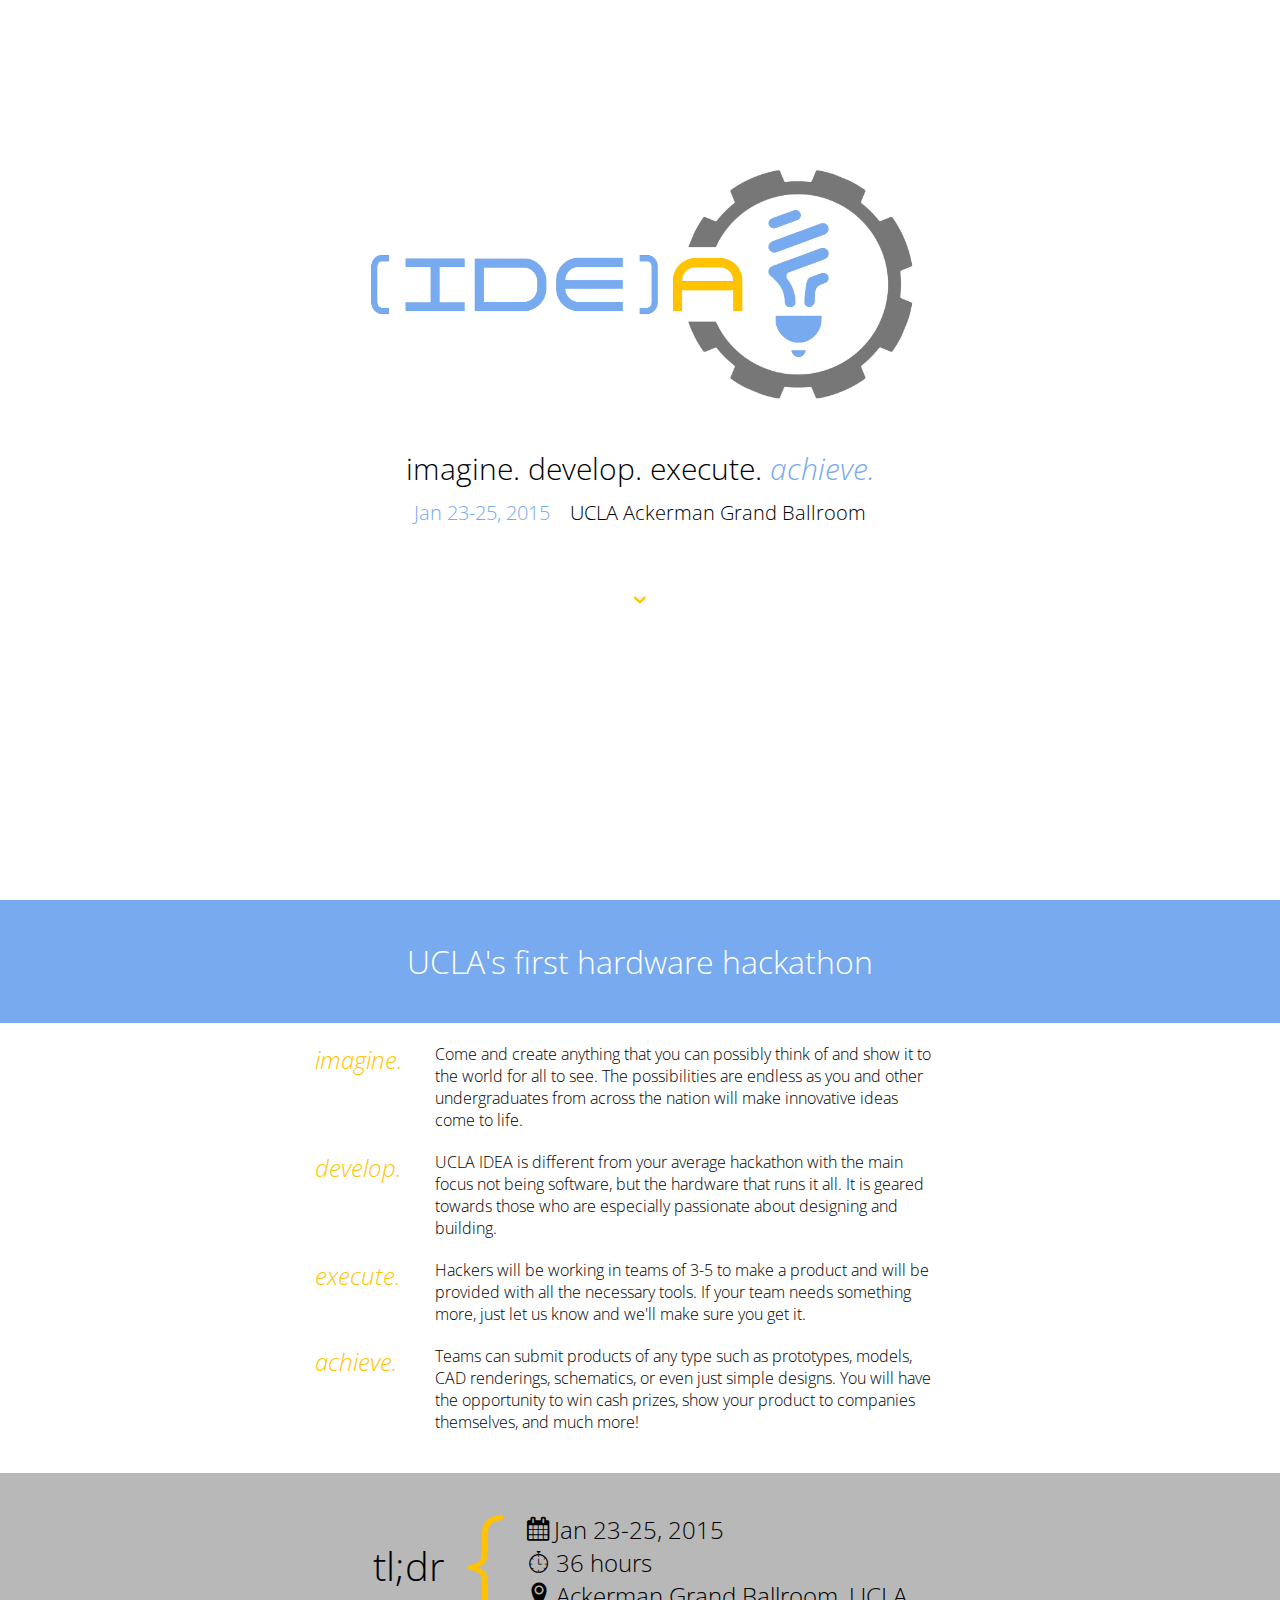
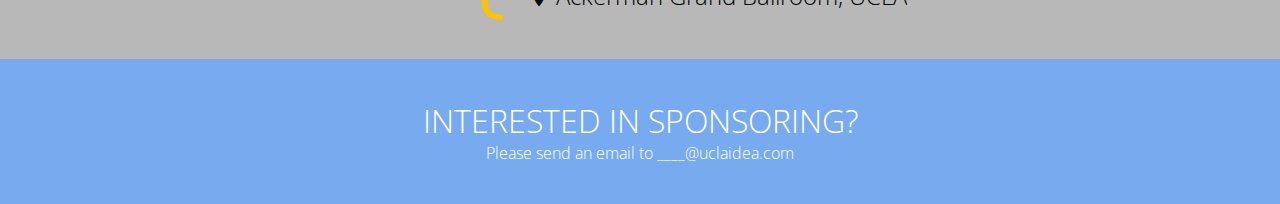
==== index.html @ 01e1c26c "prototype" ====
<!DOCTYPE html>
<html>
    <head>
        <title>UCLA IDEA</title>
        <link rel="stylesheet" type="text/css" href="css/style.css">
        <link href='http://fonts.googleapis.com/css?family=Open+Sans:400,300' rel='stylesheet' type='text/css'>
		<script src="http://ajax.googleapis.com/ajax/libs/jquery/1.11.1/jquery.min.js"></script>
		<meta name="viewport" content="width=device-width, initial-scale=1.0;">
    </head>
    <body>
		<header>
			<img src="img/logo.gif" alt="" />
			<div id="header-info">
				<div id="tagline">imagine. develop. execute. <div class="highlight">achieve.</div></div>
				<div id="date">Jan 23-25, 2015</div><div id="location">UCLA Ackerman Grand Ballroom</div>
				<div class="icon-arrow-down"></div>
			</div>
		</header>
		<div id="info">
			<h1>UCLA's first hardware hackathon</h1>
			<ul>
				<li>
					<h2>Imagine.</h2>
					<p>Come and create anything that you can possibly think of and show it to the world for
						all to see. The possibilities are endless as you and other undergraduates from across
						the nation will make innovative ideas come to life.</p>
				</li>
				<li>
					<h2>Develop.</h2>
					<p>UCLA IDEA is different from your average hackathon with the main focus not being 
						software, but the hardware that runs it all. It is geared towards those who are 
						especially passionate about designing and building.</p>
				</li>
				<li>
					<h2>Execute.</h2>
					<p>Hackers will be working in teams of 3-5 to make a product and will be provided 
						with all the necessary tools. If your team needs something more, just let us 
						know and we'll make sure you get it.</p>
				</li>
				<li>
					<h2>Achieve.</h2>
					<p>Teams can submit products of any type such as prototypes, models, CAD renderings,
						schematics, or even just simple designs. You will have the opportunity to win cash 
						prizes, show your product to companies themselves, and much more!</p>
				</li>
			</ul>
		</div>
		<div id="tldr-section">
			<div id="tldr-container">
				<h1>tl;dr</h1>
				<h2>{</h2>
				<div id="tldr-section">
					<ul>
						<li><div class="icon-uniE608"></div>Jan 23-25, 2015</li>
						<li><div class="icon-uniE600"></div>36 hours</li>
						<li><div class="icon-location"></div>Ackerman Grand Ballroom, UCLA</li>
					</ul>
				</div>
			</div>
		</div>
		<div id="sponsors">
			<h1>Interested in Sponsoring?</h1>
			<p>Please send an email to ____@uclaidea.com</p>
		</div>
		<footer>
		
		</footer>
    </body>
</html>
---- css/style.css ----
/****************************** FONTS ******************************/
@font-face {
	font-family: 'icomoon';
	src:url('../fonts/icomoon.eot?hon1cf');
	src:url('../fonts/icomoon.eot?#iefixhon1cf') format('embedded-opentype'),
		url('../fonts/icomoon.woff?hon1cf') format('woff'),
		url('../fonts/icomoon.ttf?hon1cf') format('truetype'),
		url('../fonts/icomoon.svg?hon1cf#icomoon') format('svg');
	font-weight: normal;
	font-style: normal;
}

[class^="icon-"], [class*=" icon-"] {
	font-family: 'icomoon';
	speak: none;
	font-style: normal;
	font-weight: normal;
	font-variant: normal;
	text-transform: none;
	line-height: 1;

	/* Better Font Rendering =========== */
	-webkit-font-smoothing: antialiased;
	-moz-osx-font-smoothing: grayscale;
}

.icon-uniE608:before {
	content: "\e608";
}
.icon-uniE600:before {
	content: "\e600";
}
.icon-location:before {
	content: "\e601";
}
.icon-facebook:before {
	content: "\e602";
}
.icon-twitter:before {
	content: "\e603";
}
.icon-arrow-left:before {
	content: "\e604";
}
.icon-arrow-down:before {
	content: "\e605";
}
.icon-arrow-up:before {
	content: "\e606";
}
.icon-arrow-right:before {
	content: "\e607";
}

/****************************** RESET ******************************/
* {
	margin: 0;
	padding: 0;
}

/****************************** GLOBAL ******************************/
html {
	height: 100%;
}

body {
	font-family: 'Open Sans', Helvetica, Arial, sans-serif;
	font-weight: 300;
	height: 100%;
	line-height: normal;
}

h1, h2, h3 {
	font-weight: 300;
}

/****************************** HEADER ******************************/
header {
	position: relative;
	width: 100%;
	height: 100%;
	
	text-align: center;
	font-size: 20px;
}

header img {
	display: block;
	width: 600px;
	margin: 0 auto;
	padding-top: 10%;
}

#tagline {
	clear: both;
	margin-bottom: 10px;
	font-size: 30px;
}

header .highlight {
	display: inline-block;
	font-style: italic;
	color: #77aaef;
}

#date {
	display: inline-block;
	margin-right: 20px;
	color: #77aaef;
}

#location {
	display: inline-block;
}

header .icon-arrow-down {
	margin-top: 5%;
	
	color: #ffc301;
}

/****************************** INFO ******************************/
#info {
/*	min-height: 100%;*/
	width: 100%;
}
#info h1 {
	padding: 40px;
	text-align: center;
	background-color: #77aaef;
	color: white;
}

#info ul {
	width: 650px;
	margin: 0 auto 40px;
}

#info li {
	list-style: none;
	margin-top: 20px;
}
	#info h2 {
		display: inline-block;
		float: left;
		width: 100px;
		margin-right: 20px;
		
		text-transform: lowercase;
		font-style: italic;
		color: #ffc301;
		
	}
	#info p {
		display: inline-block;
		width: 500px;
	}
/****************************** TL;DR ******************************/
#tldr-section {
	display: block;
	background-color: #b8b8b8;
	overflow: auto;
}
	#tldr-container {
		width: 534px;
		height: auto;
		overflow: auto;
		margin: 0px auto;
	}
		#tldr-section h1 {
			display: inline-block;
			float: left;
			line-height: 186px;
			margin-right: 20px;
			font-size: 40px;
		}
		#tldr-section h2 {
			display: inline-block;
			float: left;
			margin-bottom: 20px;

			color: #ffc301;
			font-size: 120px;
		}
		#tldr-section ul {
			display: inline-block;
			float: left;
			margin-left: 20px;
			margin-top: 40px;
			
			font-size: 24px;
		}
		#tldr-section li {
			display: block;
			list-style: none;
		}
		#tldr-section [class^="icon-"], #tldr-section [class*=" icon-"] {
			display: inline-block;
			margin-right: 5px;
		}
	

/****************************** SPONSORS ******************************/
#sponsors {
	padding: 40px;
	background-color: #77aaef;
	color: white;
	text-align: center;
}

#sponsors h1 {
	text-transform: uppercase;
}

/****************************** MEDIA QUERIES ******************************/
@media only screen and (max-width: 700px) {
	header img {
		width: 85.71%;
	}
	
	#info {
		height: auto;
	}
	#info ul {
		width: 92.86%;
		margin: 30px auto;
	}
	#info h2 {
		display: block;
		float: none;
		margin: 5px 0px;
	}
	#info p {
		display: block;
		float: none;
		width: 100%;
	}
	
	#tldr-container {
		width: 380px;
		margin: 0 auto;
	}
	
	#tldr-section h1 {
		display: block;
		float: none;
		line-height: normal;
		margin-top: 20px;
		
		color: #ffc301;
	}
	
	#tldr-section h2 {
		display: none;
	}
	
	#tldr-section ul {
		display: block;
		float: none;
		margin: 10px 0px;

		font-size: 24px;
	}
}
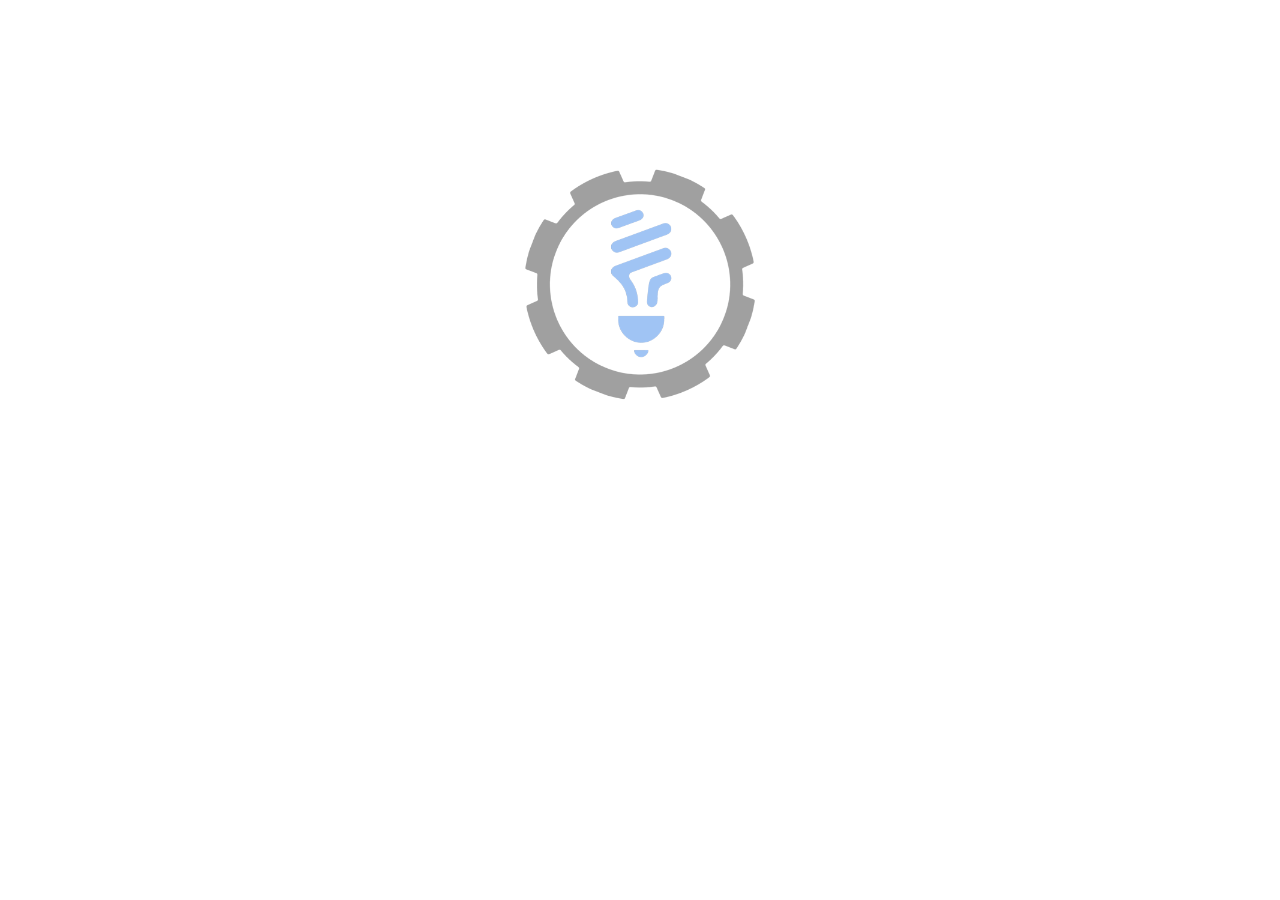
==== commit 7c2d2988: "logo transitioning (simple fade)" ====
--- a/index.html
+++ b/index.html
@@ -6,64 +6,85 @@
         <link href='http://fonts.googleapis.com/css?family=Open+Sans:400,300' rel='stylesheet' type='text/css'>
 		<script src="http://ajax.googleapis.com/ajax/libs/jquery/1.11.1/jquery.min.js"></script>
 		<meta name="viewport" content="width=device-width, initial-scale=1.0;">
+        <!-- <script>
+        $(window).load(function(){
+            $('#img-loading').show().delay(1499).hide(1);
+            $('#img-transition').delay(1499).show(1).delay(2999).hide(1);
+            $('#img-logo').delay(4515).show(1);
+            $('#main-content').delay(5001).fadeIn(1000);
+        });
+        </script> -->
+        <script>
+            $(window).load(function(){
+                $('#img-loading').delay(500).fadeOut(500);
+                $('#img-logo').delay(1000).fadeIn(500);
+                $('#main-content').delay(1500).fadeIn(1000);
+            });
+        </script>
     </head>
     <body>
-		<header>
-			<img src="img/logo.gif" alt="" />
-			<div id="header-info">
-				<div id="tagline">imagine. develop. execute. <div class="highlight">achieve.</div></div>
-				<div id="date">Jan 23-25, 2015</div><div id="location">UCLA Ackerman Grand Ballroom</div>
-				<div class="icon-arrow-down"></div>
-			</div>
-		</header>
-		<div id="info">
-			<h1>UCLA's first hardware hackathon</h1>
-			<ul>
-				<li>
-					<h2>Imagine.</h2>
-					<p>Come and create anything that you can possibly think of and show it to the world for
-						all to see. The possibilities are endless as you and other undergraduates from across
-						the nation will make innovative ideas come to life.</p>
-				</li>
-				<li>
-					<h2>Develop.</h2>
-					<p>UCLA IDEA is different from your average hackathon with the main focus not being 
-						software, but the hardware that runs it all. It is geared towards those who are 
-						especially passionate about designing and building.</p>
-				</li>
-				<li>
-					<h2>Execute.</h2>
-					<p>Hackers will be working in teams of 3-5 to make a product and will be provided 
-						with all the necessary tools. If your team needs something more, just let us 
-						know and we'll make sure you get it.</p>
-				</li>
-				<li>
-					<h2>Achieve.</h2>
-					<p>Teams can submit products of any type such as prototypes, models, CAD renderings,
-						schematics, or even just simple designs. You will have the opportunity to win cash 
-						prizes, show your product to companies themselves, and much more!</p>
-				</li>
-			</ul>
-		</div>
-		<div id="tldr-section">
-			<div id="tldr-container">
-				<h1>tl;dr</h1>
-				<h2>{</h2>
-				<div id="tldr-section">
-					<ul>
-						<li><div class="icon-uniE608"></div>Jan 23-25, 2015</li>
-						<li><div class="icon-uniE600"></div>36 hours</li>
-						<li><div class="icon-location"></div>Ackerman Grand Ballroom, UCLA</li>
-					</ul>
-				</div>
-			</div>
-		</div>
-		<div id="sponsors">
-			<h1>Interested in Sponsoring?</h1>
-			<p>Please send an email to ____@uclaidea.com</p>
-		</div>
-		<footer>
-		
-		</footer>
+        <div id="logo-container">
+            <img class="logo" id="img-loading" src="img/loading.gif" alt="" />
+            <!-- <img class="logo" id="img-transition" src="img/transition.gif" alt="" /> -->
+            <img class="logo" id="img-logo" src="img/logo.gif" alt="" />
+        </div>
+        <div id="main-content">
+            <header> 
+                <div id="header-info">
+                    <div id="tagline">imagine. develop. execute. <div class="highlight">achieve.</div></div>
+                    <div id="date">Jan 23-25, 2015</div><div id="location">UCLA Ackerman Grand Ballroom</div>
+                    <div class="icon-arrow-down"></div>
+                </div>
+            </header>
+            <div id="info">
+                <h1>UCLA's first hardware hackathon</h1>
+                <ul>
+                    <li>
+                        <h2>Imagine.</h2>
+                        <p>Come and create anything that you can possibly think of and show it to the world for
+                            all to see. The possibilities are endless as you and other undergraduates from across
+                            the nation will make innovative ideas come to life.</p>
+                    </li>
+                    <li>
+                        <h2>Develop.</h2>
+                        <p>UCLA IDEA is different from your average hackathon with the main focus not being 
+                            software, but the hardware that runs it all. It is geared towards those who are 
+                            especially passionate about designing and building.</p>
+                    </li>
+                    <li>
+                        <h2>Execute.</h2>
+                        <p>Hackers will be working in teams of 3-5 to make a product and will be provided 
+                            with all the necessary tools. If your team needs something more, just let us 
+                            know and we'll make sure you get it.</p>
+                    </li>
+                    <li>
+                        <h2>Achieve.</h2>
+                        <p>Teams can submit products of any type such as prototypes, models, CAD renderings,
+                            schematics, or even just simple designs. You will have the opportunity to win cash 
+                            prizes, show your product to companies themselves, and much more!</p>
+                    </li>
+                </ul>
+            </div>
+            <div id="tldr-section">
+                <div id="tldr-container">
+                    <h1>tl;dr</h1>
+                    <h2>{</h2>
+                    <div id="tldr-section">
+                        <ul>
+                            <li><div class="icon-uniE608"></div>Jan 23-25, 2015</li>
+                            <li><div class="icon-uniE600"></div>36 hours</li>
+                            <li><div class="icon-location"></div>Ackerman Grand Ballroom, UCLA</li>
+                        </ul>
+                    </div>
+                </div>
+            </div>
+            <div id="sponsors">
+                <h1>Interested in Sponsoring?</h1>
+                <p>Please send an email to ____@uclaidea.com</p>
+            </div>
+            <footer>
+
+            </footer>
+        </div>
     </body>
 </html>--- a/css/style.css
+++ b/css/style.css
@@ -74,7 +74,31 @@
 	font-weight: 300;
 }
 
+/****************************** LOGO ********************************/
+#logo-container {
+    position: relative;
+    text-align: center;
+    margin: 0 50%;
+    left: -300px;
+    padding-top: 10%;
+}
+
+.logo {
+    position: absolute;
+    width: 600px;
+    margin: 0 auto;
+}
+
+#img-logo {
+    display: none;
+}
+
 /****************************** HEADER ******************************/
+#main-content {
+    display: none;
+    padding-top: 320px;
+}
+
 header {
 	position: relative;
 	width: 100%;
@@ -261,4 +285,4 @@
 
 		font-size: 24px;
 	}
-}+}
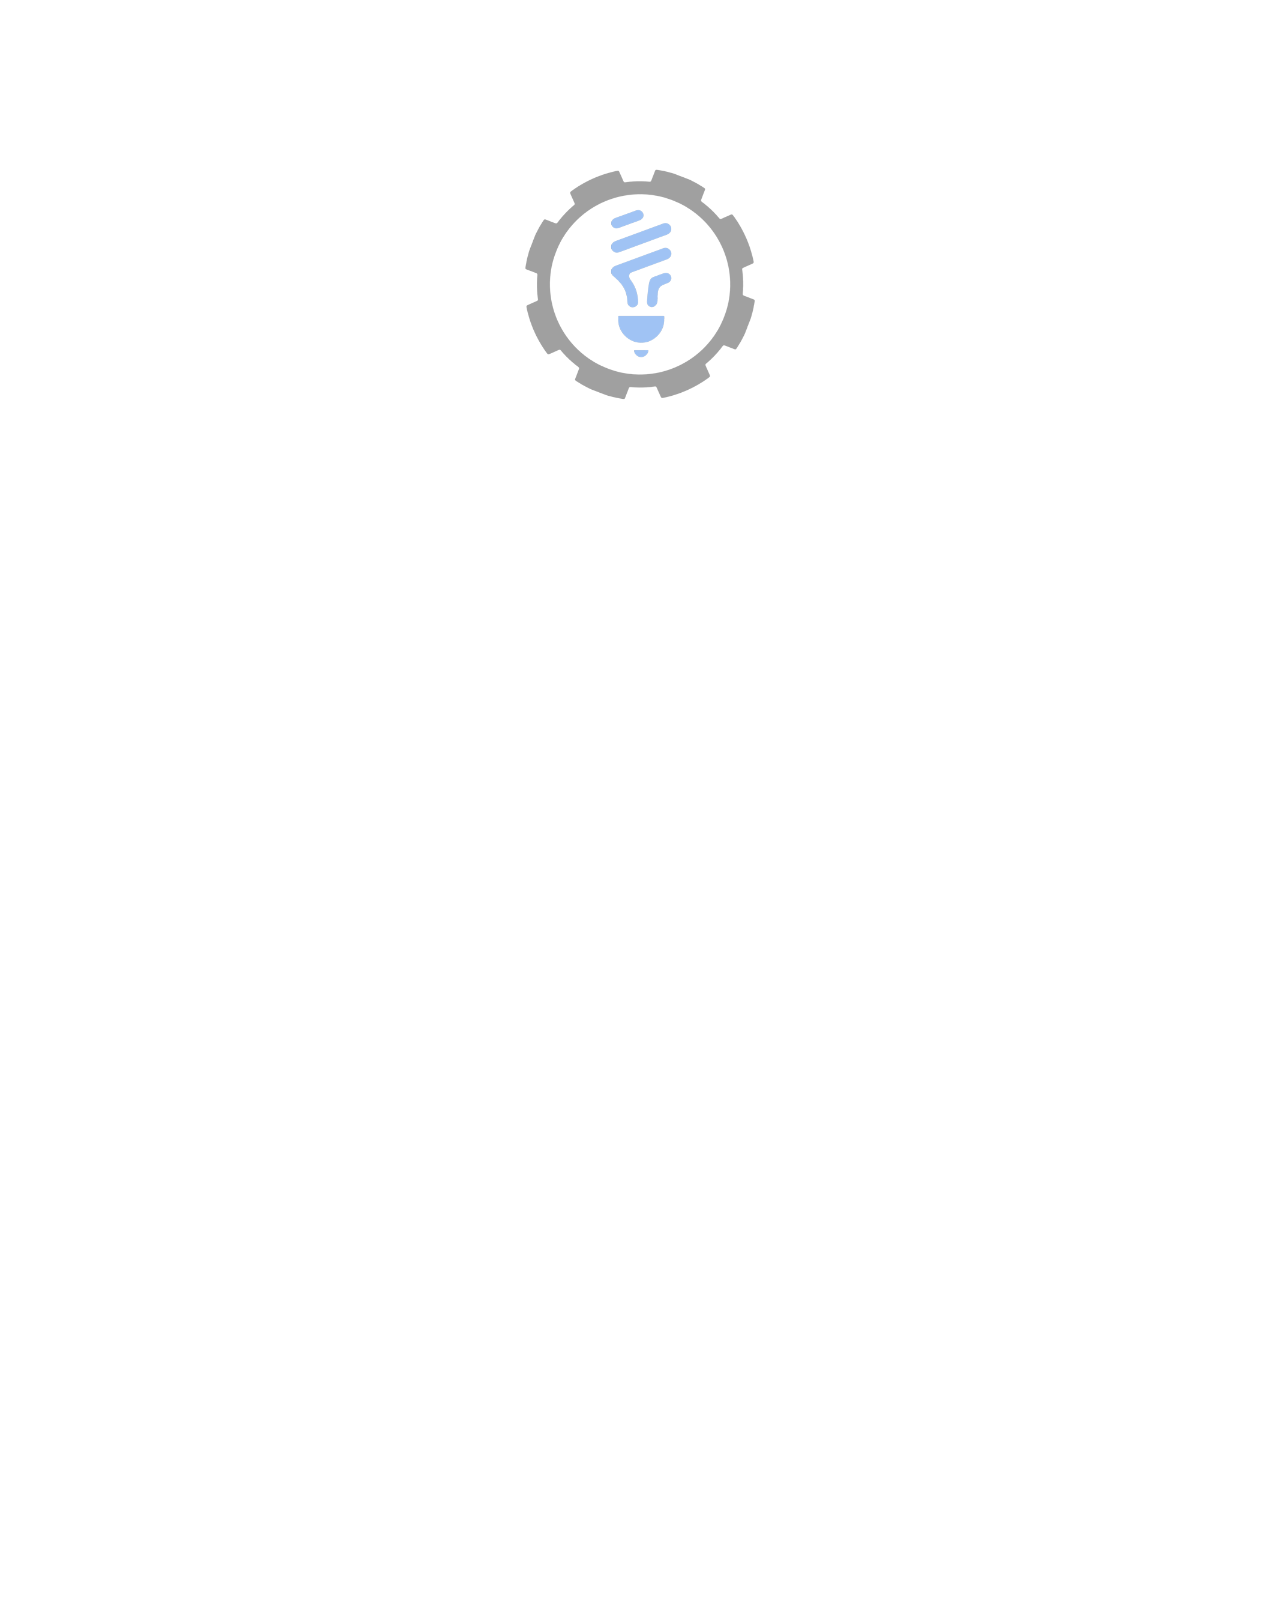
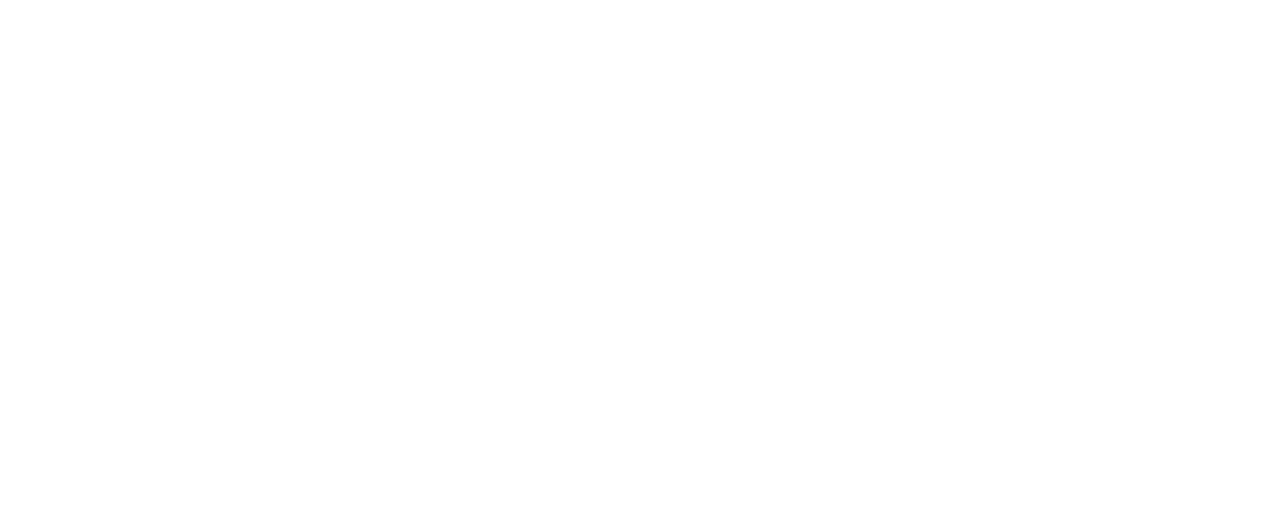
==== commit 431b7bd0: "preload side scroll bar" ====
--- a/index.html
+++ b/index.html
@@ -18,6 +18,7 @@
             $(window).load(function(){
                 $('#img-loading').delay(500).fadeOut(500);
                 $('#img-logo').delay(1000).fadeIn(500);
+                $('#space-holder').delay(1499).hide(1);
                 $('#main-content').delay(1500).fadeIn(1000);
             });
         </script>
@@ -28,6 +29,7 @@
             <!-- <img class="logo" id="img-transition" src="img/transition.gif" alt="" /> -->
             <img class="logo" id="img-logo" src="img/logo.gif" alt="" />
         </div>
+        <div id="space-holder"></div>
         <div id="main-content">
             <header> 
                 <div id="header-info">
--- a/css/style.css
+++ b/css/style.css
@@ -93,6 +93,10 @@
     display: none;
 }
 
+#space-holder {
+    height: 2000px;
+}
+
 /****************************** HEADER ******************************/
 #main-content {
     display: none;
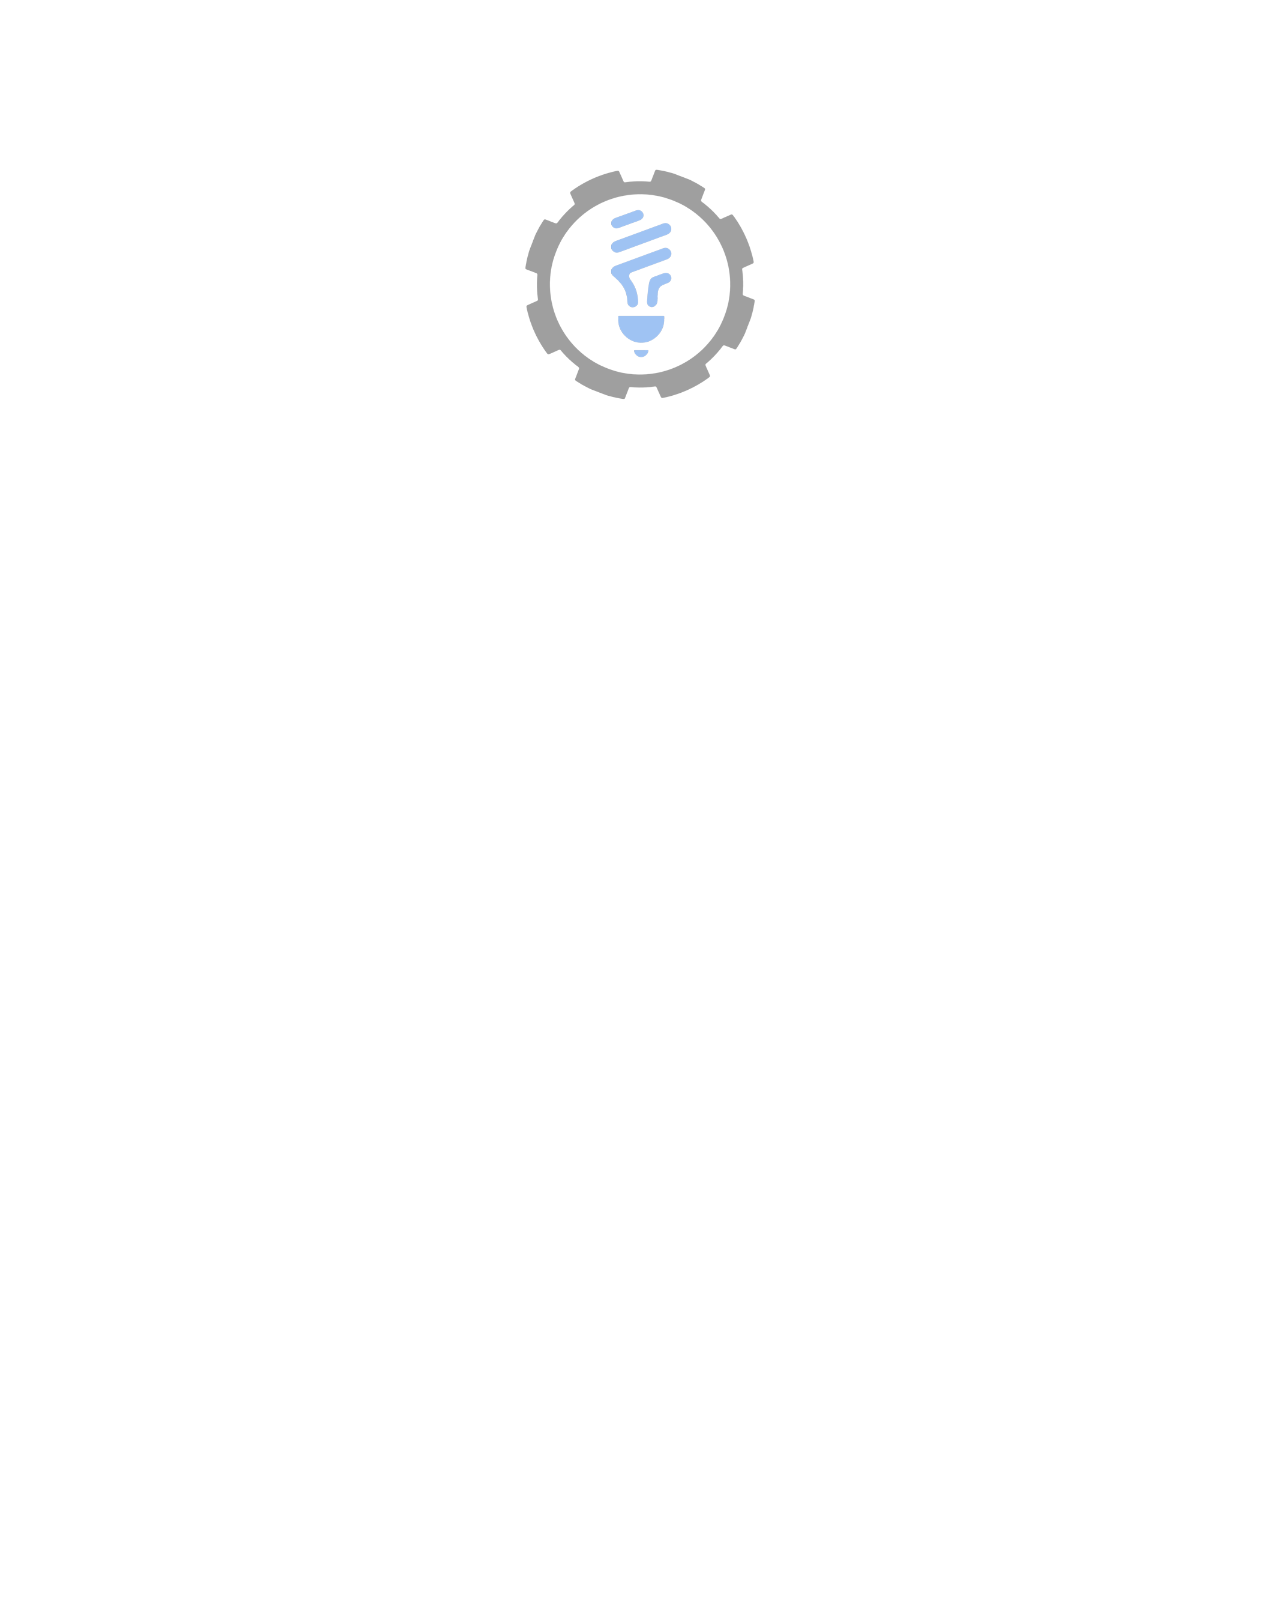
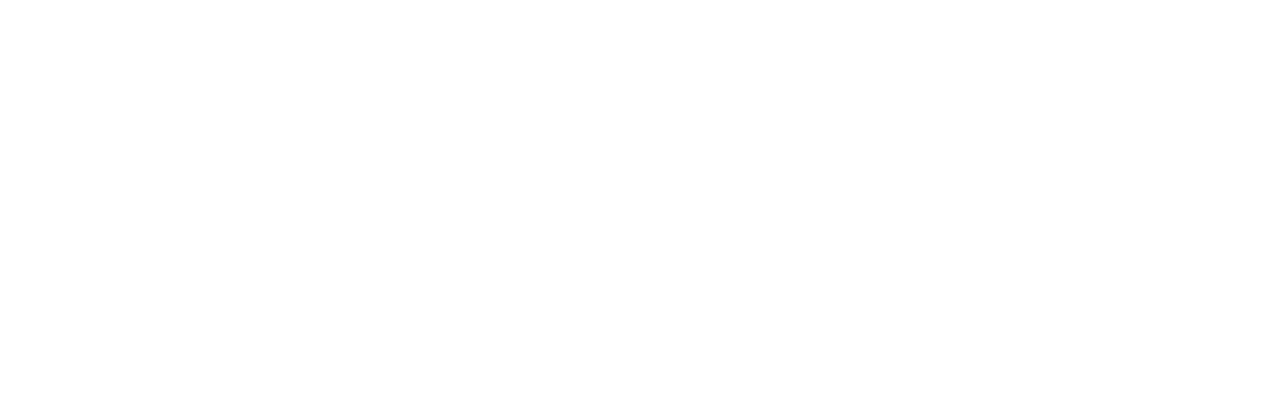
==== commit 68d38ba4: "unfinished, still has bugs for mobile screens" ====
--- a/index.html
+++ b/index.html
@@ -16,6 +16,8 @@
         </script> -->
         <script>
             $(window).load(function(){
+                paddingHeight = $(window).height() * 0.1 + $('#img-logo').height() * 1.1;
+                $('#main-content').css('padding-top', paddingHeight);
                 $('#img-loading').delay(500).fadeOut(500);
                 $('#img-logo').delay(1000).fadeIn(500);
                 $('#space-holder').delay(1499).hide(1);
--- a/css/style.css
+++ b/css/style.css
@@ -76,15 +76,15 @@
 
 /****************************** LOGO ********************************/
 #logo-container {
-    position: relative;
+    display: block;
+    position: absolute;
     text-align: center;
-    margin: 0 50%;
-    left: -300px;
+    width: 100%;
+    margin: 0 auto;
     padding-top: 10%;
 }
 
 .logo {
-    position: absolute;
     width: 600px;
     margin: 0 auto;
 }
@@ -100,7 +100,6 @@
 /****************************** HEADER ******************************/
 #main-content {
     display: none;
-    padding-top: 320px;
 }
 
 header {
@@ -242,7 +241,7 @@
 
 /****************************** MEDIA QUERIES ******************************/
 @media only screen and (max-width: 700px) {
-	header img {
+	#logo-container img {
 		width: 85.71%;
 	}
 	
@@ -267,6 +266,7 @@
 	#tldr-container {
 		width: 380px;
 		margin: 0 auto;
+        padding: 0 5% 0 5%;
 	}
 	
 	#tldr-section h1 {
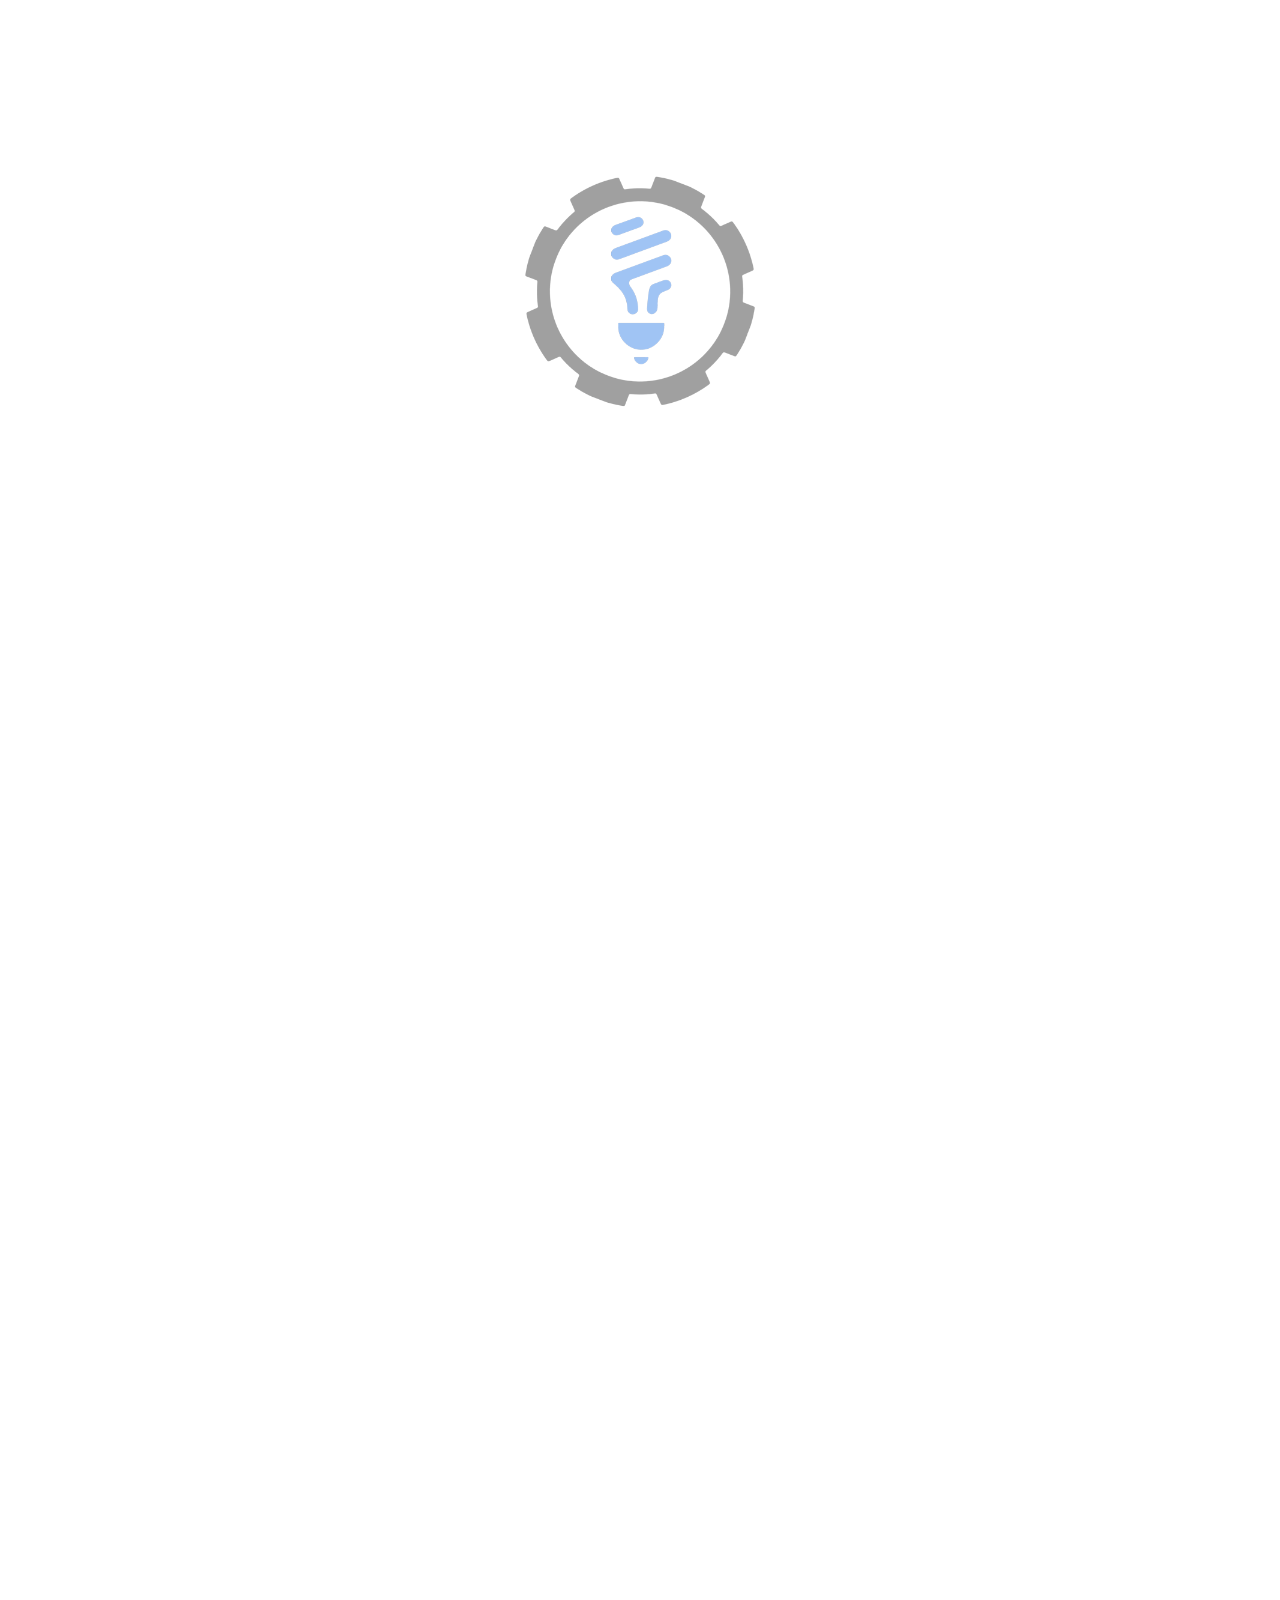
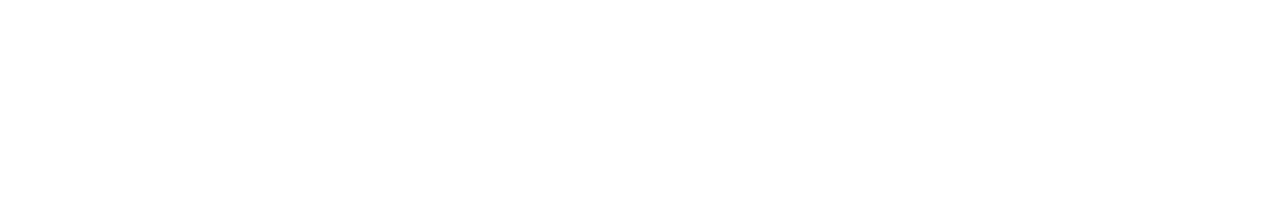
==== commit ea484edd: "spacing fixes" ====
--- a/index.html
+++ b/index.html
@@ -16,30 +16,30 @@
         </script> -->
         <script>
             $(window).load(function(){
-                paddingHeight = $(window).height() * 0.1 + $('#img-logo').height() * 1.1;
-                $('#main-content').css('padding-top', paddingHeight);
+                // paddingHeight = $(window).height() * 0.1 + $('#img-logo').height() * 1.1;
+                // $('#main-content').css('padding-top', paddingHeight);
                 $('#img-loading').delay(500).fadeOut(500);
                 $('#img-logo').delay(1000).fadeIn(500);
                 $('#space-holder').delay(1499).hide(1);
-                $('#main-content').delay(1500).fadeIn(1000);
+                $('#main-content, #header-info').delay(1500).fadeIn(1000);
             });
         </script>
     </head>
     <body>
-        <div id="logo-container">
-            <img class="logo" id="img-loading" src="img/loading.gif" alt="" />
-            <!-- <img class="logo" id="img-transition" src="img/transition.gif" alt="" /> -->
-            <img class="logo" id="img-logo" src="img/logo.gif" alt="" />
-        </div>
+        <header>
+            <div id="logo-container">
+                <img class="logo" id="img-loading" src="img/loading.gif" alt="" />
+                <!-- <img class="logo" id="img-transition" src="img/transition.gif" alt="" /> -->
+                <img class="logo" id="img-logo" src="img/logo.gif" alt="" />
+            </div>
+            <div id="header-info">
+                <div id="tagline">imagine. develop. execute. <div class="highlight">achieve.</div></div>
+                <div id="date">Jan 23-25, 2015</div><div id="location">UCLA Ackerman Grand Ballroom</div>
+                <div class="icon-arrow-down"></div>
+            </div>
+        </header>
         <div id="space-holder"></div>
         <div id="main-content">
-            <header> 
-                <div id="header-info">
-                    <div id="tagline">imagine. develop. execute. <div class="highlight">achieve.</div></div>
-                    <div id="date">Jan 23-25, 2015</div><div id="location">UCLA Ackerman Grand Ballroom</div>
-                    <div class="icon-arrow-down"></div>
-                </div>
-            </header>
             <div id="info">
                 <h1>UCLA's first hardware hackathon</h1>
                 <ul>
--- a/css/style.css
+++ b/css/style.css
@@ -81,7 +81,7 @@
     text-align: center;
     width: 100%;
     margin: 0 auto;
-    padding-top: 10%;
+    top: 15%;
 }
 
 .logo {
@@ -94,7 +94,7 @@
 }
 
 #space-holder {
-    height: 2000px;
+    height: 904px;
 }
 
 /****************************** HEADER ******************************/
@@ -105,17 +105,25 @@
 header {
 	position: relative;
 	width: 100%;
-	height: 100%;
+    height: 100%;
 	
 	text-align: center;
 	font-size: 20px;
+}
+
+#header-info {
+    display: none;
+    position: absolute;
+    width: 100%;
+    top: 60%;
+    height: 40%;
 }
 
 header img {
 	display: block;
 	width: 600px;
 	margin: 0 auto;
-	padding-top: 10%;
+	/* padding-top: 7%;*/
 }
 
 #tagline {
@@ -138,11 +146,13 @@
 
 #location {
 	display: inline-block;
+    margin-bottom: 30px;
 }
 
 header .icon-arrow-down {
-	margin-top: 5%;
-	
+    position: absolute;
+    width: 100%;
+	bottom: 10%;
 	color: #ffc301;
 }
 
@@ -245,6 +255,11 @@
 		width: 85.71%;
 	}
 	
+    #header-info {
+        top: 45%;
+        height: 55%;
+    }
+    
 	#info {
 		height: auto;
 	}
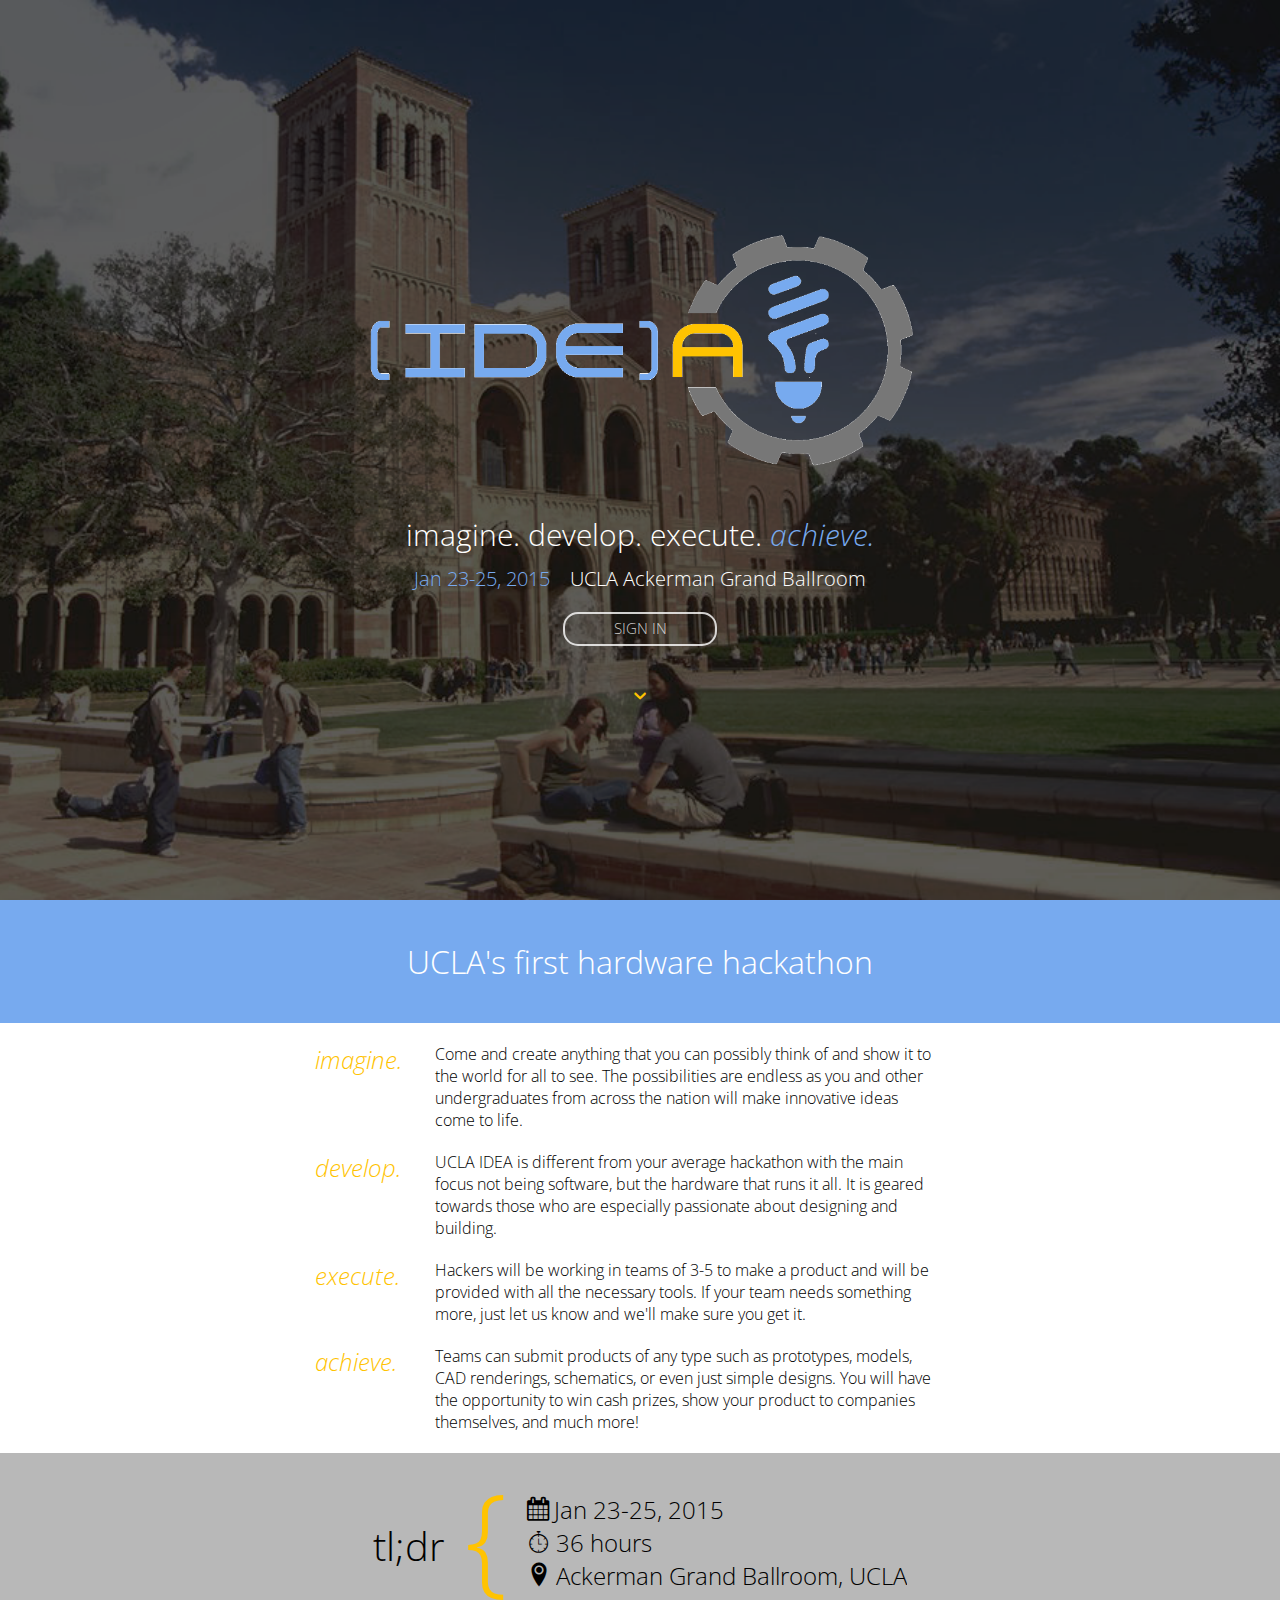
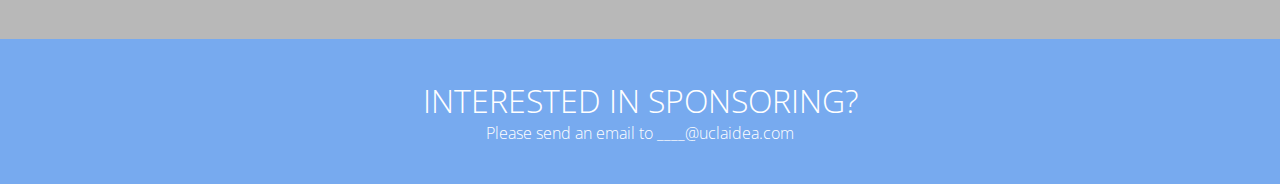
==== commit d45e5c01: ". added a temporary background . added the basic form on the front page . actual registration form s" ====
--- a/index.html
+++ b/index.html
@@ -6,89 +6,99 @@
         <link href='http://fonts.googleapis.com/css?family=Open+Sans:400,300' rel='stylesheet' type='text/css'>
 		<script src="http://ajax.googleapis.com/ajax/libs/jquery/1.11.1/jquery.min.js"></script>
 		<meta name="viewport" content="width=device-width, initial-scale=1.0;">
-        <!-- <script>
-        $(window).load(function(){
-            $('#img-loading').show().delay(1499).hide(1);
-            $('#img-transition').delay(1499).show(1).delay(2999).hide(1);
-            $('#img-logo').delay(4515).show(1);
-            $('#main-content').delay(5001).fadeIn(1000);
-        });
-        </script> -->
-        <script>
-            $(window).load(function(){
-                // paddingHeight = $(window).height() * 0.1 + $('#img-logo').height() * 1.1;
-                // $('#main-content').css('padding-top', paddingHeight);
-                $('#img-loading').delay(500).fadeOut(500);
-                $('#img-logo').delay(1000).fadeIn(500);
-                $('#space-holder').delay(1499).hide(1);
-                $('#main-content, #header-info').delay(1500).fadeIn(1000);
-            });
-        </script>
     </head>
     <body>
-        <header>
-            <div id="logo-container">
-                <img class="logo" id="img-loading" src="img/loading.gif" alt="" />
-                <!-- <img class="logo" id="img-transition" src="img/transition.gif" alt="" /> -->
-                <img class="logo" id="img-logo" src="img/logo.gif" alt="" />
-            </div>
-            <div id="header-info">
-                <div id="tagline">imagine. develop. execute. <div class="highlight">achieve.</div></div>
-                <div id="date">Jan 23-25, 2015</div><div id="location">UCLA Ackerman Grand Ballroom</div>
-                <div class="icon-arrow-down"></div>
-            </div>
-        </header>
-        <div id="space-holder"></div>
-        <div id="main-content">
-            <div id="info">
-                <h1>UCLA's first hardware hackathon</h1>
-                <ul>
-                    <li>
-                        <h2>Imagine.</h2>
-                        <p>Come and create anything that you can possibly think of and show it to the world for
-                            all to see. The possibilities are endless as you and other undergraduates from across
-                            the nation will make innovative ideas come to life.</p>
-                    </li>
-                    <li>
-                        <h2>Develop.</h2>
-                        <p>UCLA IDEA is different from your average hackathon with the main focus not being 
-                            software, but the hardware that runs it all. It is geared towards those who are 
-                            especially passionate about designing and building.</p>
-                    </li>
-                    <li>
-                        <h2>Execute.</h2>
-                        <p>Hackers will be working in teams of 3-5 to make a product and will be provided 
-                            with all the necessary tools. If your team needs something more, just let us 
-                            know and we'll make sure you get it.</p>
-                    </li>
-                    <li>
-                        <h2>Achieve.</h2>
-                        <p>Teams can submit products of any type such as prototypes, models, CAD renderings,
-                            schematics, or even just simple designs. You will have the opportunity to win cash 
-                            prizes, show your product to companies themselves, and much more!</p>
-                    </li>
-                </ul>
-            </div>
-            <div id="tldr-section">
-                <div id="tldr-container">
-                    <h1>tl;dr</h1>
-                    <h2>{</h2>
-                    <div id="tldr-section">
-                        <ul>
-                            <li><div class="icon-uniE608"></div>Jan 23-25, 2015</li>
-                            <li><div class="icon-uniE600"></div>36 hours</li>
-                            <li><div class="icon-location"></div>Ackerman Grand Ballroom, UCLA</li>
-                        </ul>
-                    </div>
-                </div>
-            </div>
-            <div id="sponsors">
-                <h1>Interested in Sponsoring?</h1>
-                <p>Please send an email to ____@uclaidea.com</p>
-            </div>
-            <footer>
+		<header>
+			<div id="header-content">
+				<img id="logo" src="img/logo.gif" alt="">
+				<div id="header-info">
+					<div id="tagline">imagine. develop. execute. <div class="highlight">achieve.</div></div>
+					<div id="date">Jan 23-25, 2015</div><div id="location">UCLA Ackerman Grand Ballroom</div>	
+				</div>
+				
+				<form id="basic-form">
+					<ul>
+						<li><label for="email">Email: </label><input id="email" type="text"></li>
+						<li><label for="password">Password: </label><input id="password" type="password"></li>
+<!--						<li><label for="confirm-password">Confirm Password: </label><input id="confirm-password" type="password"></li>-->
+					</ul>
+				</form>
+				
+				<div id="register-button"><a>Sign in</a></div>
+				<div class="icon-arrow-down"></div>
+			</div>
+		</header>
+		<div id="info">
+			<h1>UCLA's first hardware hackathon</h1>
+			<div id="info-container">
+				<ul>
+					<li>
+						<h2>Imagine.</h2>
+						<p>Come and create anything that you can possibly think of and show it to the world for
+							all to see. The possibilities are endless as you and other undergraduates from across
+							the nation will make innovative ideas come to life.</p>
+					</li>
+					<li>
+						<h2>Develop.</h2>
+						<p>UCLA IDEA is different from your average hackathon with the main focus not being 
+							software, but the hardware that runs it all. It is geared towards those who are 
+							especially passionate about designing and building.</p>
+					</li>
+					<li>
+						<h2>Execute.</h2>
+						<p>Hackers will be working in teams of 3-5 to make a product and will be provided 
+							with all the necessary tools. If your team needs something more, just let us 
+							know and we'll make sure you get it.</p>
+					</li>
+					<li>
+						<h2>Achieve.</h2>
+						<p>Teams can submit products of any type such as prototypes, models, CAD renderings,
+							schematics, or even just simple designs. You will have the opportunity to win cash 
+							prizes, show your product to companies themselves, and much more!</p>
+					</li>
+				</ul>
+			</div>
+		</div>
+		<div id="tldr-section">
+			<div id="tldr-container">
+				<h1>tl;dr</h1>
+				<h2>{</h2>
+				<div id="tldr-section">
+					<ul>
+						<li><div class="icon-uniE608"></div>Jan 23-25, 2015</li>
+						<li><div class="icon-uniE600"></div>36 hours</li>
+						<li><div class="icon-location"></div>Ackerman Grand Ballroom, UCLA</li>
+					</ul>
+				</div>
+			</div>
+		</div>
+		<div id="sponsors">
+			<h1>Interested in Sponsoring?</h1>
+			<p>Please send an email to ____@uclaidea.com</p>
+		</div>
+		<footer>
+		
+		</footer>
+		
+		<script>
+			$(document).ready(function() {
+				$("#basic-form").hide();
+				
+				$("#register-button").click(function() {
+					$("#header-info").slideToggle();
+					$("#basic-form").slideToggle();
 
-            </footer>
-        </div>
+					/*
+						TODO:
+						. basic-form visible: 
+							. "sign-in" checks if content in all are the same
+							. then checks if two passwords are the same
+							. after changing out of email, hits database and sees if the email already exists
+							. if it doesn't, "sign in" into "sign up", and shows "confirm password"
+							. if does, brings to application page
+					*/
+				});
+			});
+		</script>
     </body>
 </html>--- a/css/style.css
+++ b/css/style.css
@@ -1,4 +1,3 @@
-/****************************** FONTS ******************************/
 @font-face {
 	font-family: 'icomoon';
 	src:url('../fonts/icomoon.eot?hon1cf');
@@ -74,62 +73,41 @@
 	font-weight: 300;
 }
 
-/****************************** LOGO ********************************/
-#logo-container {
-    display: block;
-    position: absolute;
-    text-align: center;
-    width: 100%;
-    margin: 0 auto;
-    top: 15%;
-}
-
-.logo {
-    width: 600px;
-    margin: 0 auto;
-}
-
-#img-logo {
-    display: none;
-}
-
-#space-holder {
-    height: 904px;
-}
-
 /****************************** HEADER ******************************/
-#main-content {
-    display: none;
-}
-
 header {
-	position: relative;
+	display: table;
 	width: 100%;
-    height: 100%;
-	
+	height: 100%;
+
 	text-align: center;
 	font-size: 20px;
-}
-
-#header-info {
-    display: none;
-    position: absolute;
-    width: 100%;
-    top: 60%;
-    height: 40%;
-}
-
-header img {
+	
+	background: url('../img/background.png') no-repeat right top;
+	-webkit-background-size: cover;
+  	   -moz-background-size: cover;
+  		 -o-background-size: cover;
+  			background-size: cover;
+}
+
+#header-content {
+	display: table-cell;
+	vertical-align: middle;
+	
+	height: auto;
+}
+
+#logo {
 	display: block;
-	width: 600px;
+	width: 85.71%;
+	max-width: 600px;
 	margin: 0 auto;
-	/* padding-top: 7%;*/
 }
 
 #tagline {
 	clear: both;
 	margin-bottom: 10px;
 	font-size: 30px;
+	color: white;
 }
 
 header .highlight {
@@ -146,15 +124,88 @@
 
 #location {
 	display: inline-block;
-    margin-bottom: 30px;
+	color: white;
+}
+
+#register-button {
+	height: 30px;
+	width: 150px;
+	margin: 20px auto 0;
+	cursor: pointer;
+
+	font-size: 15px;
+	line-height: 28px;
+	border-radius: 15px;
+	border: 2px solid rgba(255, 255, 255, 0.8);
+	color: rgba(255, 255, 255, 0.8);
+	text-transform: uppercase;
+}
+
+#register-button > a {
+	display: block;
+	height: 30px;
+	width: 150px;
+	
+	border-radius: 15px;
+}
+
+#register-button:hover {
+	background-color: white;
+	border-color: white;
+	color: #777777;
+	
+	-webkit-background-size: cover;
+  	   -moz-background-size: cover;
+  		 -o-background-size: cover;
+  			background-size: cover;
 }
 
 header .icon-arrow-down {
-    position: absolute;
-    width: 100%;
-	bottom: 10%;
+	margin-top: 40px;
+
 	color: #ffc301;
 }
+/****************************** BASIC FORM ******************************/
+#basic-form {
+	width: 100%;
+	color: #77aaef;
+}
+
+#basic-form ul {
+	width: 300px;
+	margin: 0 auto 40px;
+	border-radius: 3px;
+	font-size: 15px;
+}
+
+#basic-form li {
+	list-style: none;
+	width: 100%;
+}
+	#basic-form li:not(:first-child) {
+		list-style: none;
+		margin-top: 20px;
+	}
+	#basic-form label {
+		display: block;
+	}
+	#basic-form li > input[type="text"], #basic-form li > input[type="password"] {
+		display: block;
+		width: 100%;
+		padding: 3px 3px;
+		
+		text-align: center;
+		font-size: 13px;
+		font-family: 'Open Sans', Helvetica, Arial, sans-serif;
+		font-weight: 300;
+		border: none;
+/*		border-bottom: 1px solid #77aaef;*/
+		background-color: rgba(255, 255, 255, 0.6);
+	}
+	#basic-form li > input[type="text"]:focus, #basic-form li > input[type="password"]:focus {
+		outline: 0;
+		background-color: rgba(255, 255, 255, 0.8);
+	}
 
 /****************************** INFO ******************************/
 #info {
@@ -168,25 +219,38 @@
 	color: white;
 }
 
-#info ul {
+#info-container {
+	padding: 20px;
+	
+/*	background: url('../img/edit_v1') no-repeat right top;*/
+	-webkit-background-size: cover;
+  	   -moz-background-size: cover;
+  		 -o-background-size: cover;
+  			background-size: cover;
+}
+
+#info-container > ul {
 	width: 650px;
-	margin: 0 auto 40px;
+	margin: 0 auto;
 }
 
 #info li {
 	list-style: none;
-	margin-top: 20px;
-}
+/*	color: white;*/
+}
+	#info li:not(:first-child) {
+		margin-top: 20px;
+	}
 	#info h2 {
 		display: inline-block;
 		float: left;
 		width: 100px;
 		margin-right: 20px;
-		
+
 		text-transform: lowercase;
 		font-style: italic;
 		color: #ffc301;
-		
+
 	}
 	#info p {
 		display: inline-block;
@@ -224,7 +288,7 @@
 			float: left;
 			margin-left: 20px;
 			margin-top: 40px;
-			
+
 			font-size: 24px;
 		}
 		#tldr-section li {
@@ -235,11 +299,11 @@
 			display: inline-block;
 			margin-right: 5px;
 		}
-	
+
 
 /****************************** SPONSORS ******************************/
 #sponsors {
-	padding: 40px;
+	padding: 40px 0px;
 	background-color: #77aaef;
 	color: white;
 	text-align: center;
@@ -251,15 +315,6 @@
 
 /****************************** MEDIA QUERIES ******************************/
 @media only screen and (max-width: 700px) {
-	#logo-container img {
-		width: 85.71%;
-	}
-	
-    #header-info {
-        top: 45%;
-        height: 55%;
-    }
-    
 	#info {
 		height: auto;
 	}
@@ -277,26 +332,25 @@
 		float: none;
 		width: 100%;
 	}
-	
+
 	#tldr-container {
 		width: 380px;
 		margin: 0 auto;
-        padding: 0 5% 0 5%;
-	}
-	
+	}
+
 	#tldr-section h1 {
 		display: block;
 		float: none;
 		line-height: normal;
 		margin-top: 20px;
-		
+
 		color: #ffc301;
 	}
-	
+
 	#tldr-section h2 {
 		display: none;
 	}
-	
+
 	#tldr-section ul {
 		display: block;
 		float: none;
@@ -304,4 +358,4 @@
 
 		font-size: 24px;
 	}
-}
+}